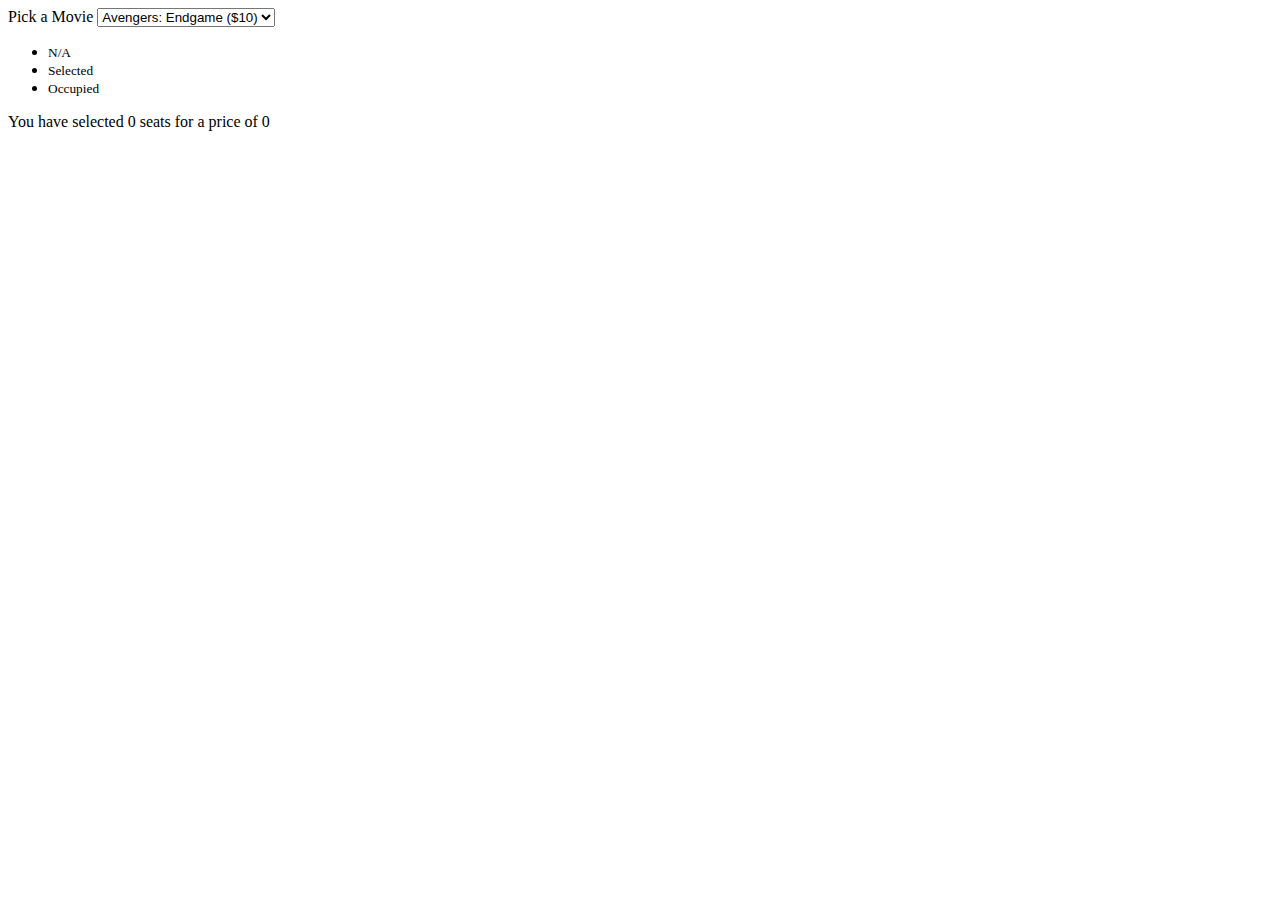
==== Movie Seat Booking/index.html @ 6fe4281d "HTML skeliton of movie seat booking added" ====
<!DOCTYPE html>
<html lang="en">
  <head>
    <meta charset="UTF-8" />
    <meta http-equiv="X-UA-Compatible" content="IE=edge" />
    <meta name="viewport" content="width=device-width, initial-scale=1.0" />
    <link rel="stylesheet" href="style.css" />
    <title>Movie Seat Booking</title>
  </head>
  <body>
    <div class="movie-contai8ner">
      <label>Pick a Movie</label>
      <select name="" id="movie">
        <option value="10">Avengers: Endgame ($10)</option>
        <option value="12">Joker (12$)</option>
        <option value="8">Toy Story 4 (98)</option>
        <option value="9">The Lion King (9$)</option>
      </select>
    </div>

    <ul class="showcase">
      <li>
        <div class="seat"></div>
        <small>N/A</small>
      </li>
      <li>
        <div class="seat selected"></div>
        <small>Selected</small>
      </li>
      <li>
        <div class="seat occupied"></div>
        <small>Occupied</small>
      </li>
    </ul>

    <div class="container">
      <div class="screen"></div>
      <div class="row">
        <div class="seat"></div>
        <div class="seat"></div>
        <div class="seat"></div>
        <div class="seat"></div>
        <div class="seat"></div>
        <div class="seat"></div>
        <div class="seat occupied"></div>
        <div class="seat"></div>
      </div>
      <div class="row">
        <div class="seat"></div>
        <div class="seat"></div>
        <div class="seat"></div>
        <div class="seat"></div>
        <div class="seat occupied"></div>
        <div class="seat occupied"></div>
        <div class="seat"></div>
        <div class="seat"></div>
      </div>
      <div class="row">
        <div class="seat"></div>
        <div class="seat occupied"></div>
        <div class="seat occupied"></div>
        <div class="seat"></div>
        <div class="seat"></div>
        <div class="seat"></div>
        <div class="seat"></div>
        <div class="seat"></div>
      </div>
      <div class="row">
        <div class="seat"></div>
        <div class="seat"></div>
        <div class="seat"></div>
        <div class="seat"></div>
        <div class="seat"></div>
        <div class="seat"></div>
        <div class="seat"></div>
        <div class="seat"></div>
      </div>
      <div class="row">
        <div class="seat occupied"></div>
        <div class="seat occupied"></div>
        <div class="seat"></div>
        <div class="seat"></div>
        <div class="seat"></div>
        <div class="seat"></div>
        <div class="seat"></div>
        <div class="seat"></div>
      </div>
      <div class="row">
        <div class="seat"></div>
        <div class="seat"></div>
        <div class="seat"></div>
        <div class="seat"></div>
        <div class="seat"></div>
        <div class="seat"></div>
        <div class="seat occupied"></div>
        <div class="seat occupied"></div>
      </div>
    </div>
    <p class="text">
      You have selected <span id="count">0</span> seats for a price of
      <span id="total">0</span>
    </p>
    <script src="script.js"></script>
  </body>
</html>
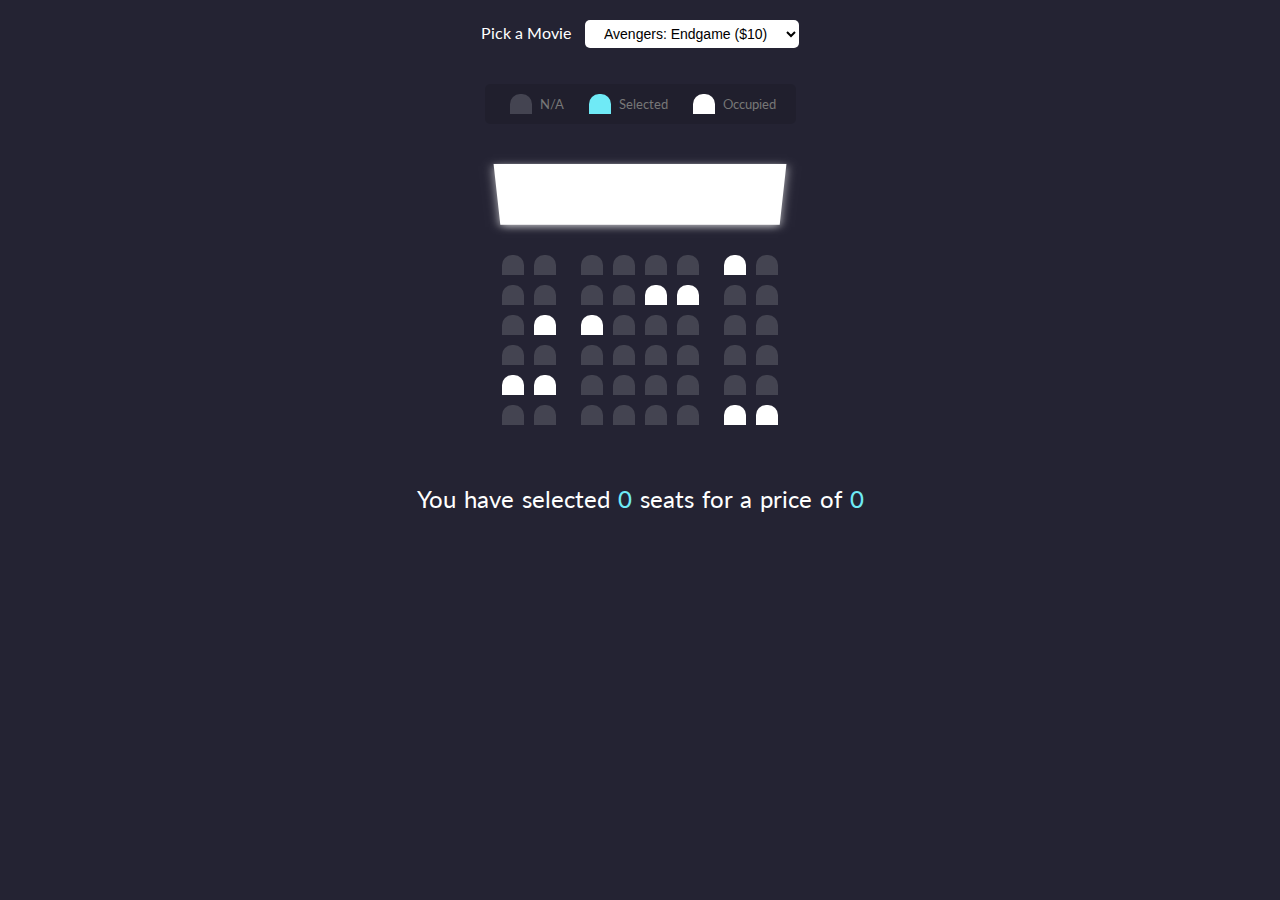
==== commit 57a82e9a: "Style Movie seat booking" ====
--- a/Movie Seat Booking/index.html
+++ b/Movie Seat Booking/index.html
@@ -8,7 +8,7 @@
     <title>Movie Seat Booking</title>
   </head>
   <body>
-    <div class="movie-contai8ner">
+    <div class="movie-container">
       <label>Pick a Movie</label>
       <select name="" id="movie">
         <option value="10">Avengers: Endgame ($10)</option>
--- a/Movie Seat Booking/style.css
+++ b/Movie Seat Booking/style.css
@@ -0,0 +1,114 @@
+@import url("https://fonts.googleapis.com/css2?family=Lato:wght@100;300;400;700&display=swap");
+
+* {
+  box-sizing: border-box;
+}
+
+body {
+  background-color: #242333;
+  display: flex;
+  flex-direction: column;
+  align-items: center;
+  justify-content: center;
+  /* height: 100vh; */
+  font-family: "Lato", sans-serif;
+  margin: 0;
+  color: white;
+}
+
+.movie-container {
+  margin: 20px 0;
+}
+
+.movie-container select {
+  background-color: white;
+  border: 0;
+  border-radius: 5px;
+  font-size: 14px;
+  margin-left: 10px;
+  padding: 5px 15px;
+}
+
+.container {
+  perspective: 1200px;
+  margin-bottom: 30px;
+}
+
+.seat {
+  background-color: #444451;
+  height: 20px;
+  width: 22px;
+  margin: 5px;
+  border-top-left-radius: 10px;
+  border-top-right-radius: 10px;
+}
+
+.seat.selected {
+  background-color: #6feaf6;
+}
+
+.seat.occupied {
+  background-color: #fff;
+}
+
+.seat:nth-of-type(2) {
+  margin-right: 20px;
+}
+
+.seat:nth-last-of-type(2) {
+  margin-left: 20px;
+}
+
+.seat:not(.occupied):hover {
+  transform: scale(1.2);
+  cursor: pointer;
+  background-color: #6feaf6;
+}
+.showcase .seat:not(.occupied):hover {
+  transform: scale(1);
+  cursor: default;
+  background-color: #444451;
+}
+.showcase {
+  background: rgba(0, 0, 0, 0.1);
+  padding: 5px 10px;
+  border-radius: 5px;
+  list-style-type: none;
+  color: #777;
+  display: flex;
+  justify-content: space-between;
+}
+
+.showcase li {
+  display: flex;
+  align-items: center;
+  justify-content: center;
+  margin: 0 10px;
+  text-align: center;
+}
+
+.showcase li small {
+  margin-left: 3px;
+}
+
+.row {
+  display: flex;
+}
+
+.screen {
+  background-color: #fff;
+  height: 80px;
+  width: 100%;
+  margin: 15px 0;
+  transform: rotateX(-45deg);
+  box-shadow: 0 3px 10px rgba(255, 255, 255, 0.7);
+}
+
+p.text span {
+  color: #6feaf6;
+}
+
+p.text {
+  font-size: 1.5rem;
+  word-spacing: 2px;
+}
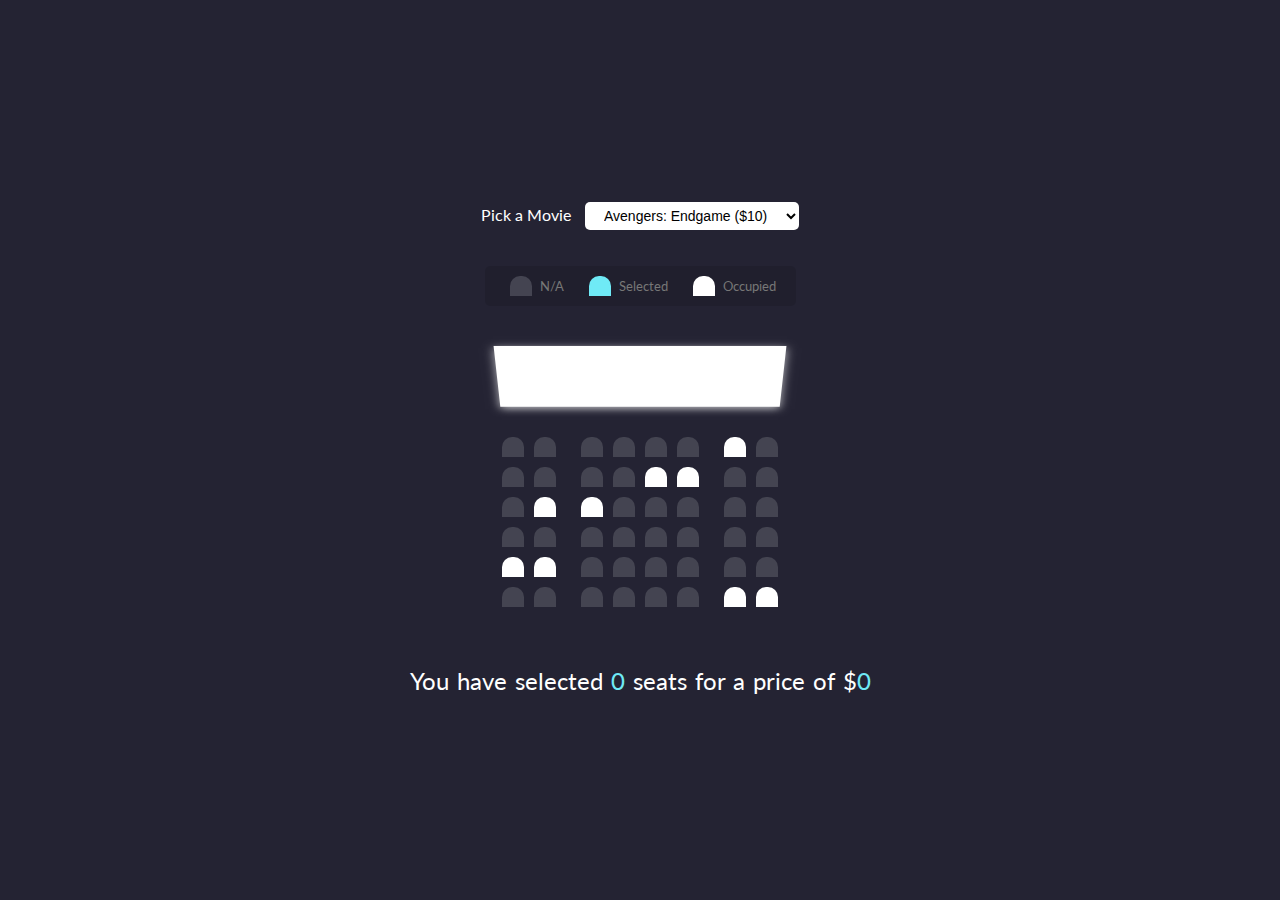
==== commit d96e8b35: "Sealected seat count and price updated and some structural bug fixed" ====
--- a/Movie Seat Booking/index.html
+++ b/Movie Seat Booking/index.html
@@ -13,7 +13,7 @@
       <select name="" id="movie">
         <option value="10">Avengers: Endgame ($10)</option>
         <option value="12">Joker (12$)</option>
-        <option value="8">Toy Story 4 (98)</option>
+        <option value="8">Toy Story 4 (8$)</option>
         <option value="9">The Lion King (9$)</option>
       </select>
     </div>
@@ -97,8 +97,10 @@
       </div>
     </div>
     <p class="text">
-      You have selected <span id="count">0</span> seats for a price of
-      <span id="total">0</span>
+      You have selected <span id="count">0</span> seats for a price of $<span
+        id="total"
+        >0</span
+      >
     </p>
     <script src="script.js"></script>
   </body>
--- a/Movie Seat Booking/style.css
+++ b/Movie Seat Booking/style.css
@@ -10,7 +10,7 @@
   flex-direction: column;
   align-items: center;
   justify-content: center;
-  /* height: 100vh; */
+  height: 100vh;
   font-family: "Lato", sans-serif;
   margin: 0;
   color: white;
@@ -62,7 +62,7 @@
 .seat:not(.occupied):hover {
   transform: scale(1.2);
   cursor: pointer;
-  background-color: #6feaf6;
+  /* background-color: #6feaf6; */
 }
 .showcase .seat:not(.occupied):hover {
   transform: scale(1);
